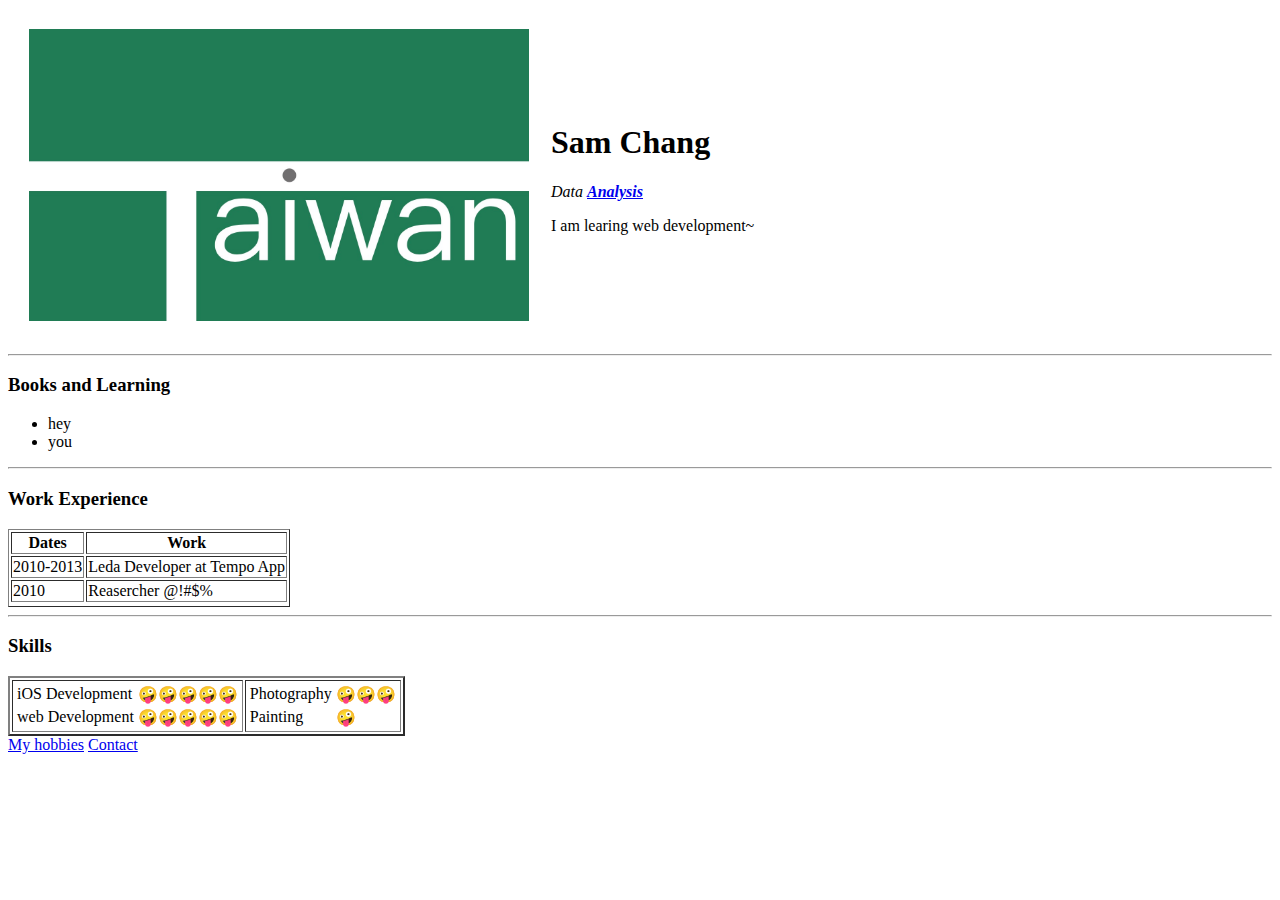
==== index.html @ 10468312 "Add initial cv website files" ====
<!DOCTYPE html>
<html lang="en" dir="ltr">

<head>
  <meta charset="utf-8">
  <title>Sam's Personal Site</title>
</head>

<body>
  <table cellspacing="20">
    <tr>
      <td><img src="tw_flag.jpg" alt="NEW TAIWAN FLAG" width="500" ></img></td>
      <td>  <h1>Sam Chang</h1>
        <p><em>Data <strong><a href="https://terms.naer.edu.tw/detail/2913603/">Analysis</a></strong></em></p>
        <p>I am learing web development~</p></td>
    </tr>
  </table>
  <hr>
  <h3>Books and Learning</h3>
  <ul>
    <li>hey</li>
    <li>you</li>
  </ul>
  <hr>
  <h3>Work Experience</h3>
  <table border="1">
    <thead>
      <tr>
        <th>Dates</th>
        <th>Work</th>
      </tr>
    </thead>
    <tbody>
      <tr>
        <td>2010-2013</td>
        <td>Leda Developer at Tempo App</td>
      </tr>
        <td>2010</td>
        <td>Reasercher @!#$%</td>
      <tr>
    </tbody>
    <tfoot>
    </tfoot>
    </tr>
  </table>
  <hr>
  <h3>Skills</h3>
  <table border="2">
    <tr>
      <td>
        <table>
            <tr>
              <td>iOS Development</td>
              <td>🤪🤪🤪🤪🤪</td>
            </tr>
            <tr>
              <td>web Development</td>
              <td>🤪🤪🤪🤪🤪</td>
            </tr>
          </table>
      </td>
      <td>
        <table>
          <tr>
            <td>Photography</td>
            <td>🤪🤪🤪</td>
          </tr>
          <tr>
            <td>Painting</td>
            <td>🤪</td>
          </tr>
        </table>
      </td>
    </tr>
  </table>
  <a href="hobbies.html">My hobbies</a>
  <a href="contact.html">Contact</a>
</body>

</html>
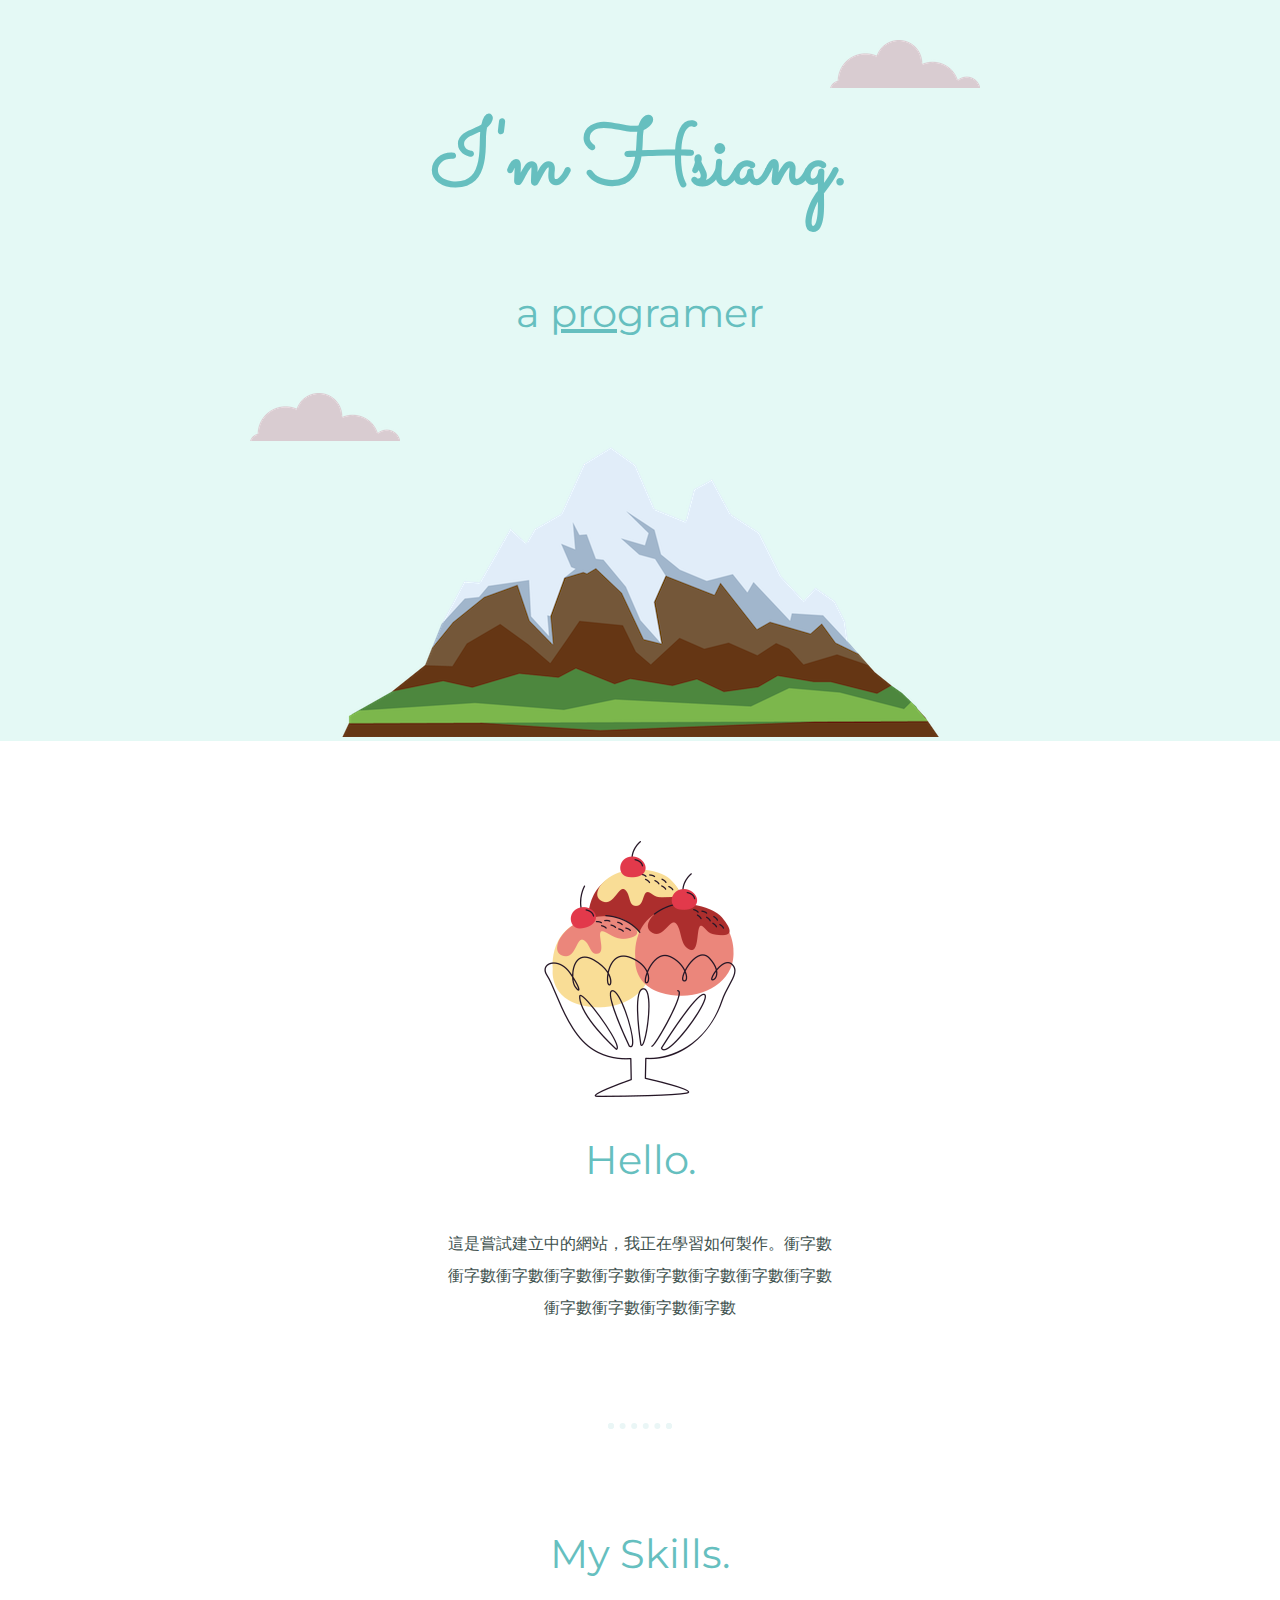
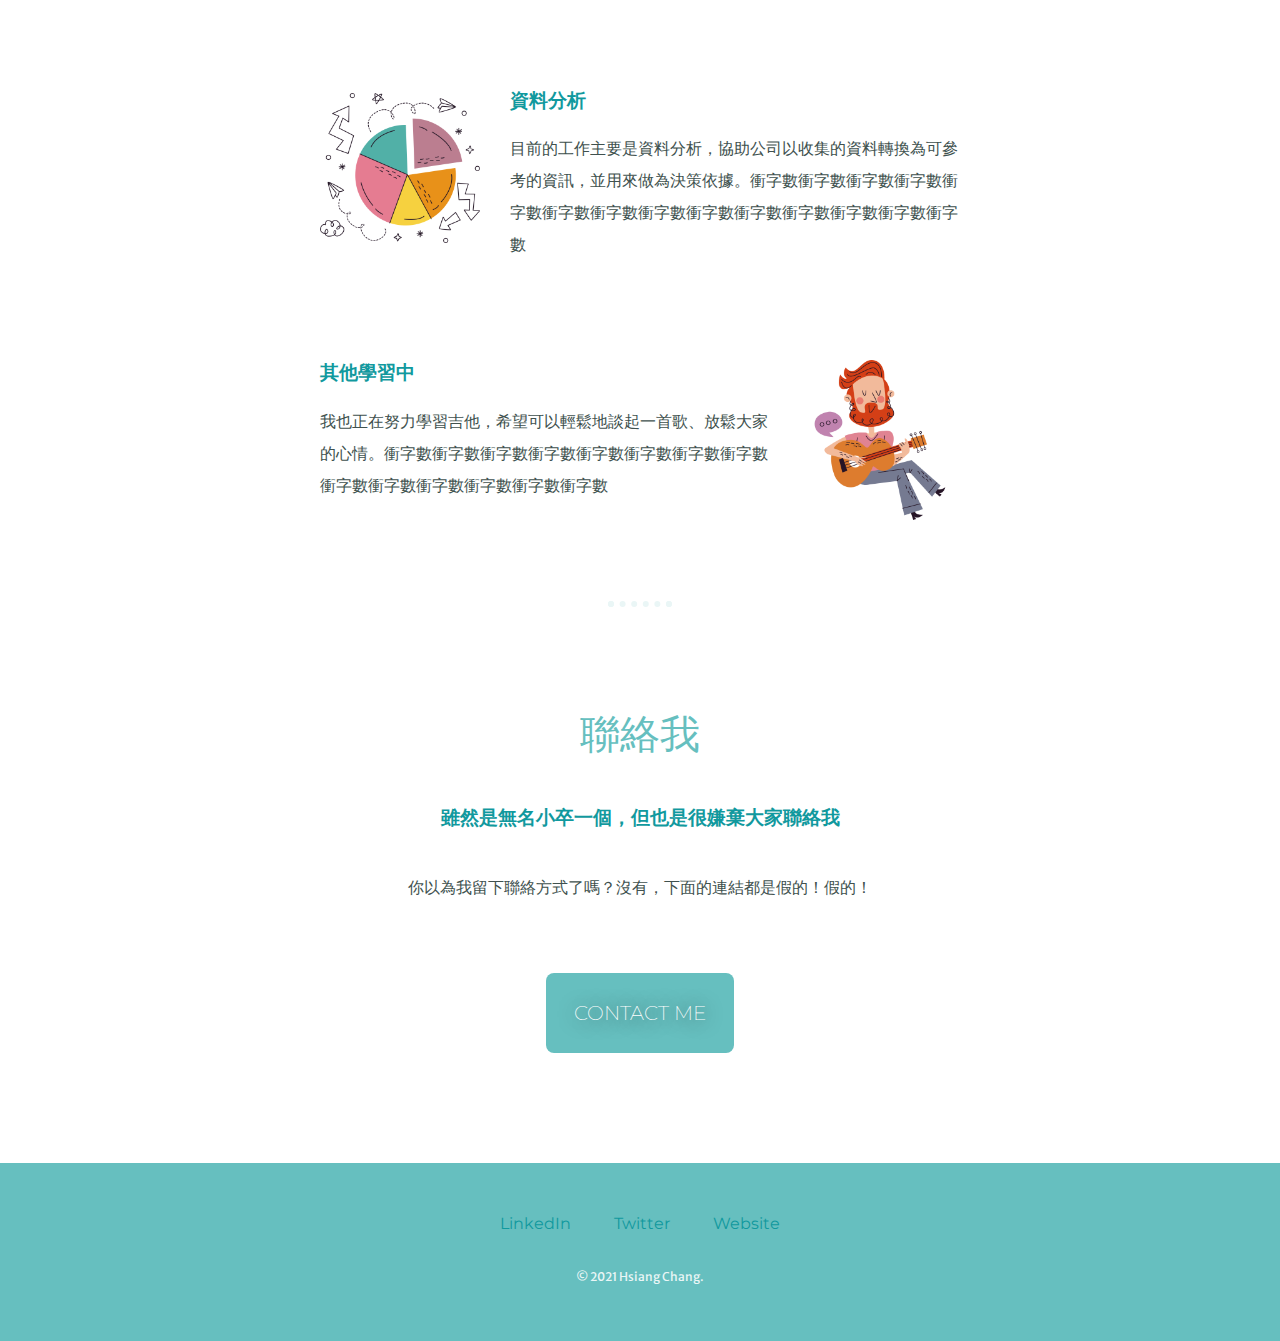
==== commit e6ac885a: "Add files via upload" ====
--- a/index.html
+++ b/index.html
@@ -1,80 +1,57 @@
 <!DOCTYPE html>
 <html lang="en" dir="ltr">
+  <head>
+    <meta charset="utf-8">
+    <title>Angela Yu</title>
+    <link rel="stylesheet" href="css/styles.css">
+    <link rel="icon" href="favicon.ico">
+    <link href="https://fonts.googleapis.com/css2?family=Merriweather+Sans&family=Montserrat:wght@300&family=Sacramento&display=swap" rel="stylesheet">
+  </head>
+  <body>
+    <div class="top-container">
+      <img class="top-cloud" src="images/cloud.png" alt="cloud-image">
+      <h1>I'm Hsiang.</h1>
+      <h2>a <span class="pro">pro</span>gramer</h2>
+      <img class="bottom-cloud" src="images/cloud.png" alt="cloud-image">
+      <img src="images/mountain.png" alt="mountain-image">
+    </div>
+    <div class="middle-container">
+      <div class="profile">
+        <img src="images/ice-cream.png" alt="ice-cream">
+        <h2>Hello.</h2>
+        <p class="intro">這是嘗試建立中的網站，我正在學習如何製作。衝字數衝字數衝字數衝字數衝字數衝字數衝字數衝字數衝字數衝字數衝字數衝字數衝字數</p></p></p>
+      </div>
+      <hr>
+      <div class="skills">
+        <h2>My Skills.</h2>
+        <div class="skill-row">
+          <img class="pie-chart" src="images/pie-chart.png" alt="pie-chart">
+          <h3>資料分析</h3>
+          <p class="data-analysis">目前的工作主要是資料分析，協助公司以收集的資料轉換為可參考的資訊，並用來做為決策依據。衝字數衝字數衝字數衝字數衝字數衝字數衝字數衝字數衝字數衝字數衝字數衝字數衝字數衝字數</p>
+        </div>
+        <div class="skill-row">
+          <img class="guitar" src="images/guitar.png" alt="guitar">
+          <h3>其他學習中</h3>
+          <p class="guitar-desc">我也正在努力學習吉他，希望可以輕鬆地談起一首歌、放鬆大家的心情。衝字數衝字數衝字數衝字數衝字數衝字數衝字數衝字數衝字數衝字數衝字數衝字數衝字數衝字數</p></p></p>
+        </div>
+      </div>
+      <hr>
+      <div class="contact-me">
+        <h2>聯絡我</h2>
+        <h3>雖然是無名小卒一個，但也是很嫌棄大家聯絡我</h3>
+        <p class="contact-message">你以為我留下聯絡方式了嗎？沒有，下面的連結都是假的！假的！</p>
+        <a class="btn" href="mailto:name@email.com">CONTACT ME</a>
+      </div>
+    </div>
 
-<head>
-  <meta charset="utf-8">
-  <title>Sam's Personal Site</title>
-</head>
 
-<body>
-  <table cellspacing="20">
-    <tr>
-      <td><img src="tw_flag.jpg" alt="NEW TAIWAN FLAG" width="500" ></img></td>
-      <td>  <h1>Sam Chang</h1>
-        <p><em>Data <strong><a href="https://terms.naer.edu.tw/detail/2913603/">Analysis</a></strong></em></p>
-        <p>I am learing web development~</p></td>
-    </tr>
-  </table>
-  <hr>
-  <h3>Books and Learning</h3>
-  <ul>
-    <li>hey</li>
-    <li>you</li>
-  </ul>
-  <hr>
-  <h3>Work Experience</h3>
-  <table border="1">
-    <thead>
-      <tr>
-        <th>Dates</th>
-        <th>Work</th>
-      </tr>
-    </thead>
-    <tbody>
-      <tr>
-        <td>2010-2013</td>
-        <td>Leda Developer at Tempo App</td>
-      </tr>
-        <td>2010</td>
-        <td>Reasercher @!#$%</td>
-      <tr>
-    </tbody>
-    <tfoot>
-    </tfoot>
-    </tr>
-  </table>
-  <hr>
-  <h3>Skills</h3>
-  <table border="2">
-    <tr>
-      <td>
-        <table>
-            <tr>
-              <td>iOS Development</td>
-              <td>🤪🤪🤪🤪🤪</td>
-            </tr>
-            <tr>
-              <td>web Development</td>
-              <td>🤪🤪🤪🤪🤪</td>
-            </tr>
-          </table>
-      </td>
-      <td>
-        <table>
-          <tr>
-            <td>Photography</td>
-            <td>🤪🤪🤪</td>
-          </tr>
-          <tr>
-            <td>Painting</td>
-            <td>🤪</td>
-          </tr>
-        </table>
-      </td>
-    </tr>
-  </table>
-  <a href="hobbies.html">My hobbies</a>
-  <a href="contact.html">Contact</a>
-</body>
+    <div class="bottom-container">
+      <a class="footer-link" href="https://www.linkedin.com/">LinkedIn</a>
+      <a class="footer-link" href="https://twitter.com/">Twitter</a>
+      <a class="footer-link" href="https://www.appbrewery.co/">Website</a>
+      <p class="copyright">© 2021 Hsiang Chang.</p>
+    </div>
 
+
+  </body>
 </html>
--- a/css/styles.css
+++ b/css/styles.css
@@ -0,0 +1,150 @@
+body {
+  color: #40514E;
+  margin: 0;
+  text-align: center;
+  font-family: 'Merriweather Sans', sans-serif;
+}
+
+h1 {
+  color: #66BFBF;
+  font-size:  5.625rem;
+  line-height: 2;
+  margin: 50px auto 0 auto;
+  font-family: 'Sacramento', cursive;
+}
+
+h2 {
+  color: #66BFBF;
+  font-weight: normal;
+  font-size: 2.5rem;
+  font-family: 'Montserrat', sans-serif;
+  padding-bottom: 10px;
+}
+
+h3 {
+  color: #11999E;
+  font-family: 'Montserrat', sans-serif;
+}
+
+p {
+    line-height: 2;
+}
+
+hr {
+  border: dotted #EAF6F6 6px;
+  border-bottom: none;
+  width: 4%;
+  margin: 100px auto;
+}
+
+a {
+  color: #11999E;
+  font-family: 'Montserrat', sans-serif;
+  margin: 10px 20px;
+  text-decoration: none;
+}
+
+a:hover {
+  color: #EAF6F6;
+
+}
+
+.intro{
+  width: 30%;
+  margin: auto;
+}
+
+.contact-message {
+  width:40%;
+  margin:40px auto 60px;
+}
+
+.copyright {
+  color: #EAF6F6;
+  font-size: 0.75rem;
+  padding: 20px 0;
+}
+
+.skill-row {
+  width: 50%;
+  margin: 100px auto 100px auto ;
+  text-align: left;
+}
+
+.top-container {
+  background-color: #E4F9F5;
+  position: relative;
+  padding-top: 25px;
+}
+
+.middle-container{
+  margin: 100px 0;
+}
+
+.bottom-container {
+  background-color: #66BFBF;
+  padding: 50px 0 20px;
+}
+
+
+
+.pro {
+  text-decoration: underline;
+}
+
+.top-cloud {
+  position: absolute;
+  right: 300px;
+  top: 40px;
+}
+
+.bottom-cloud {
+  position: absolute;
+  left: 250px;
+  bottom: 300px;
+}
+
+
+.pie-chart {
+  width: 25%;
+  float: left;
+  margin-right: 30px;
+}
+
+
+.guitar {
+  width: 25%;
+  float: right;
+  margin-left: 30px;
+}
+
+.btn {
+   -webkit-border-radius: 20px;
+   -moz-border-radius: 20px;
+   border-radius: 8px;
+   color: #FFFFFF;
+   font-family: 'Montserrat', sans-serif;
+   font-size: 20px;
+   font-weight: 200;
+   padding: 28px;
+   background-color: #66BFBF;
+   text-shadow: 1px 1px 20px #000000;
+   text-decoration: none;
+   display: inline-block;
+   cursor: pointer;
+   text-align: center;
+}
+
+.btn:hover {
+   border: solid #337FED 1px;
+   background: #1E62D0;
+   background-image: -webkit-linear-gradient(top, #1E62D0, #3D94F6);
+   background-image: -moz-linear-gradient(top, #1E62D0, #3D94F6);
+   background-image: -ms-linear-gradient(top, #1E62D0, #3D94F6);
+   background-image: -o-linear-gradient(top, #1E62D0, #3D94F6);
+   background-image: -webkit-gradient(to bottom, #1E62D0, #3D94F6);
+   -webkit-border-radius: 20px;
+   -moz-border-radius: 20px;
+   border-radius: 20px;
+   text-decoration: none;
+}
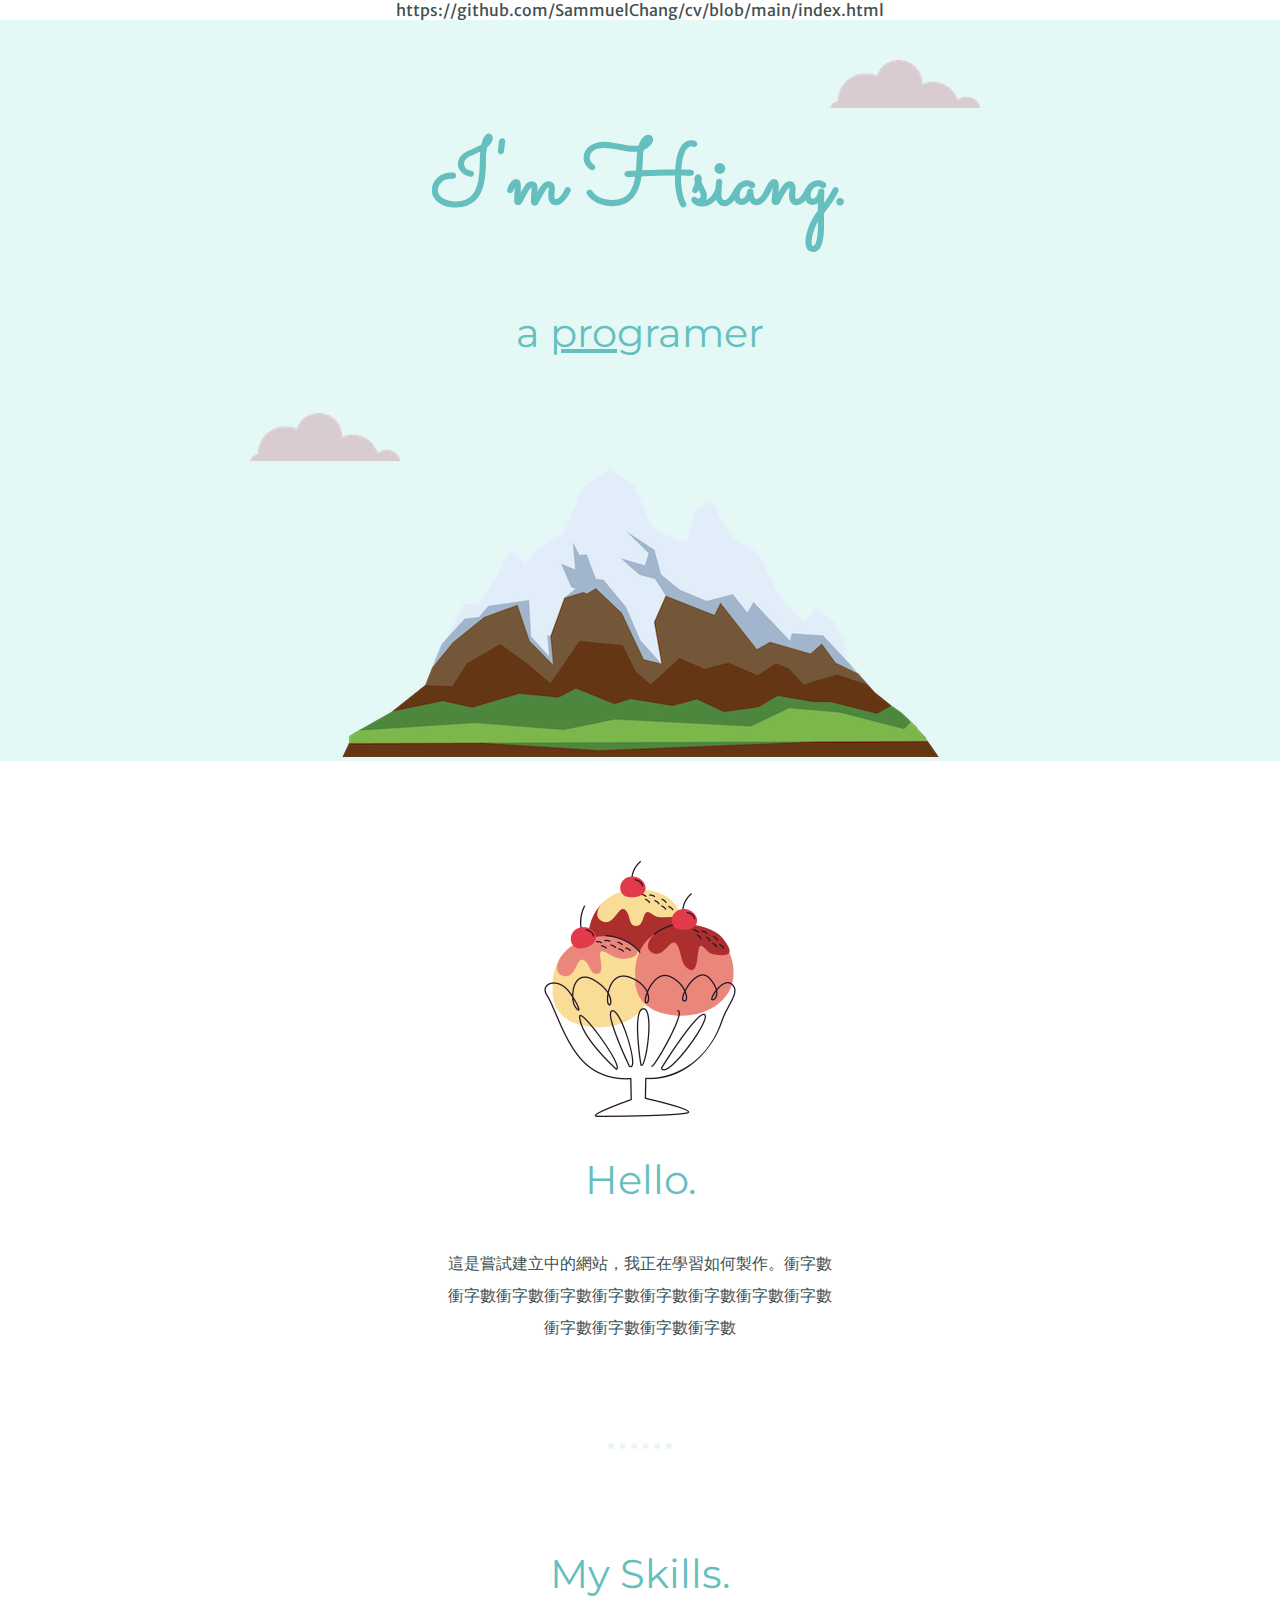
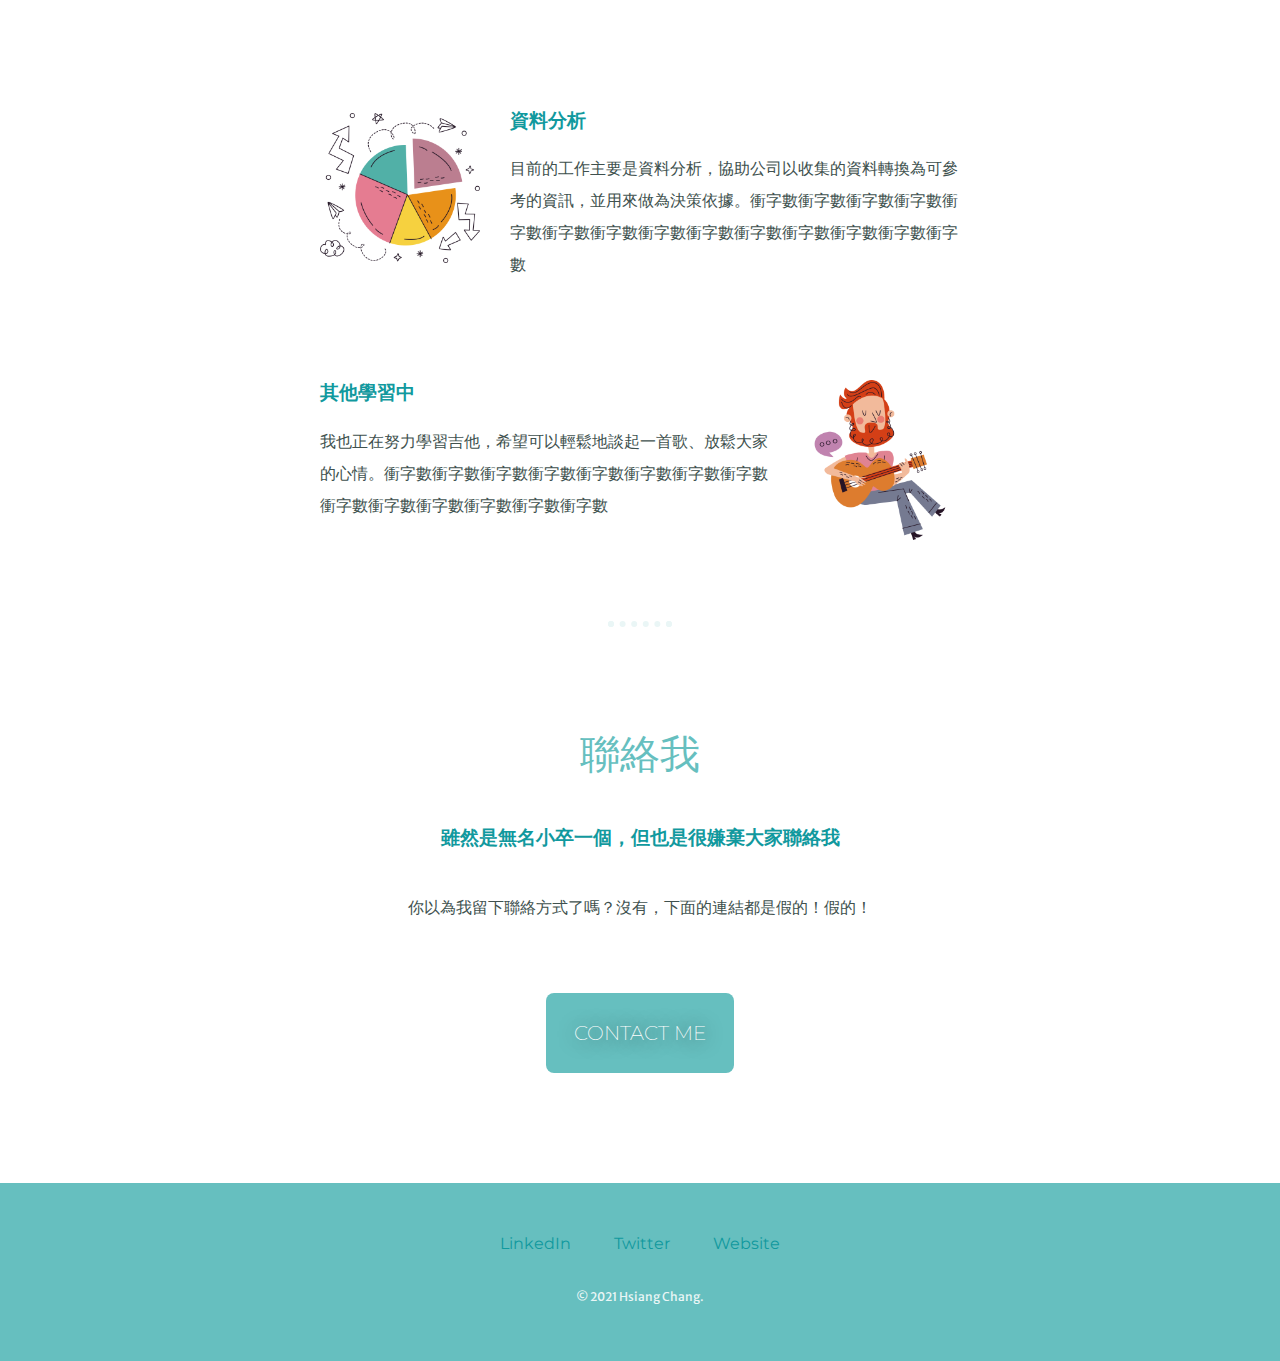
==== commit ec3a0a15: "Update index.html" ====
--- a/index.html
+++ b/index.html
@@ -2,7 +2,7 @@
 <html lang="en" dir="ltr">
   <head>
     <meta charset="utf-8">
-    <title>Angela Yu</title>
+    <title>Sammuel Chang</title>https://github.com/SammuelChang/cv/blob/main/index.html
     <link rel="stylesheet" href="css/styles.css">
     <link rel="icon" href="favicon.ico">
     <link href="https://fonts.googleapis.com/css2?family=Merriweather+Sans&family=Montserrat:wght@300&family=Sacramento&display=swap" rel="stylesheet">
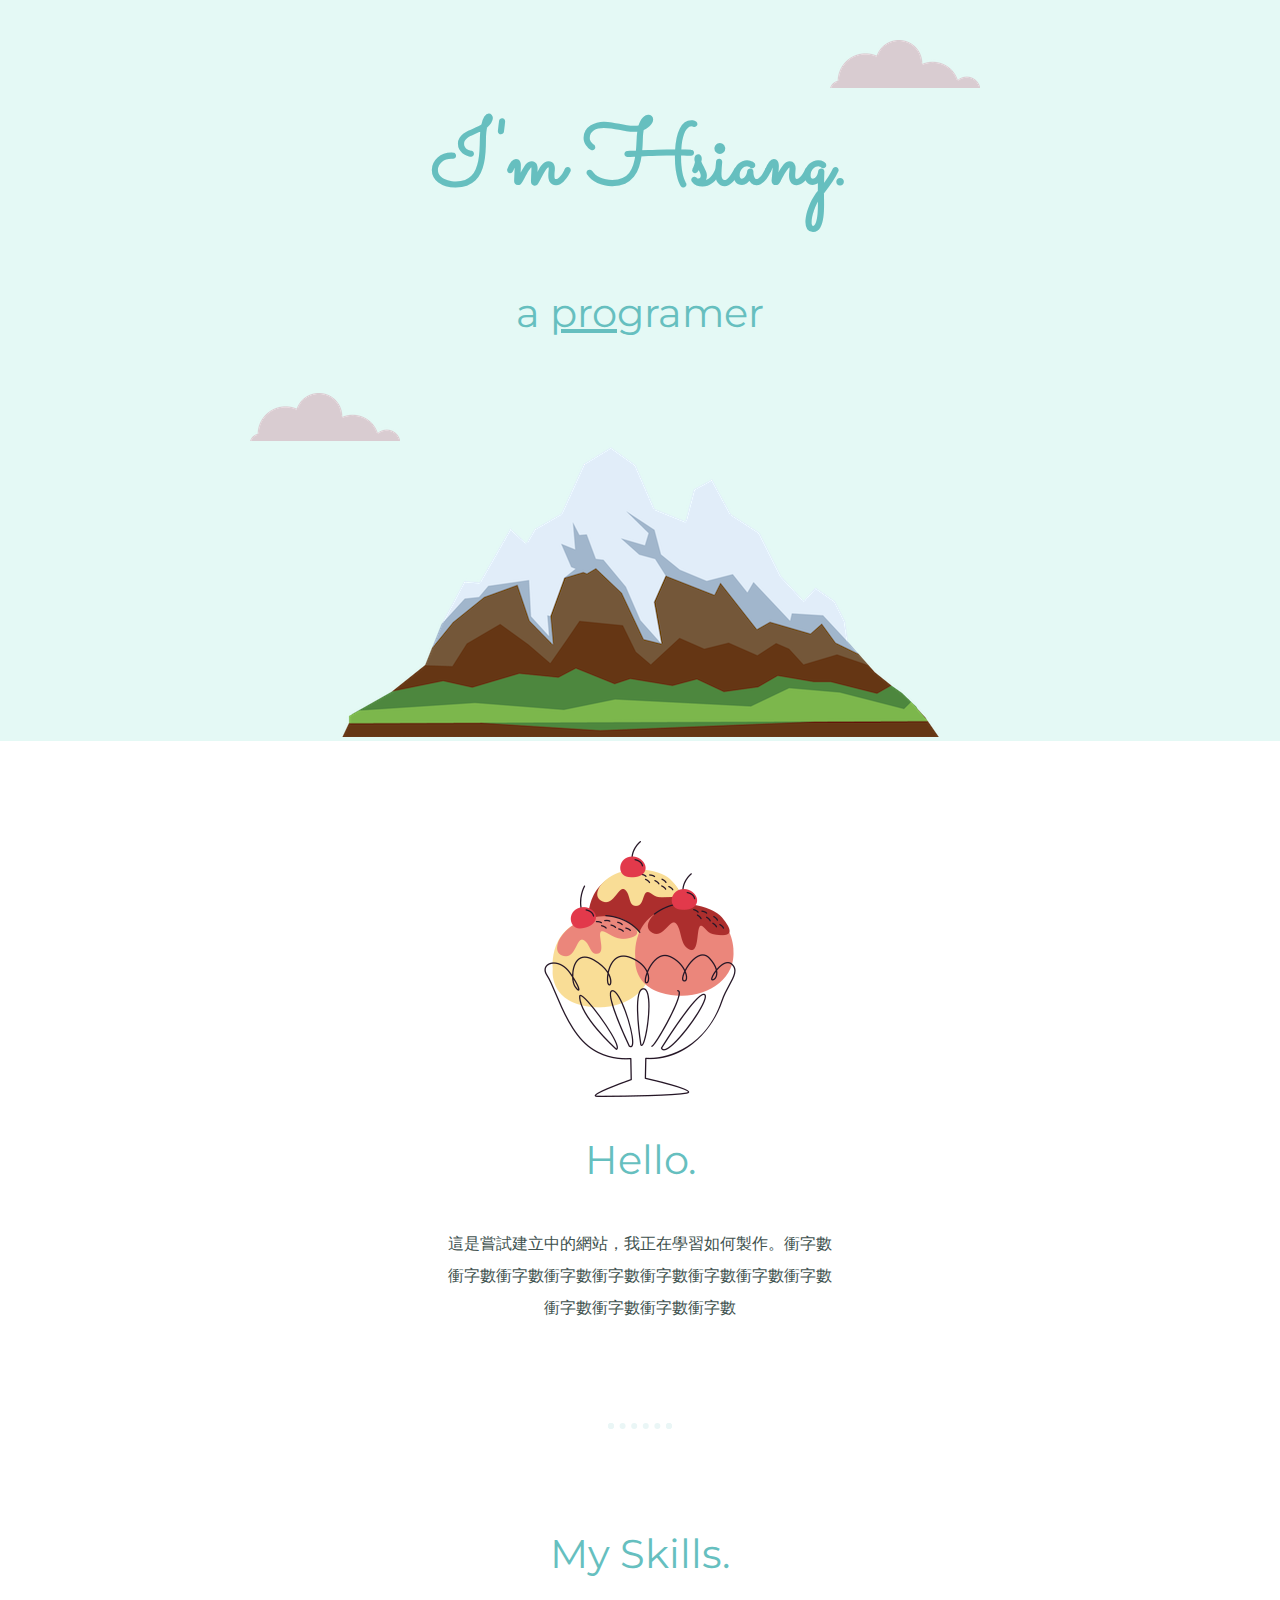
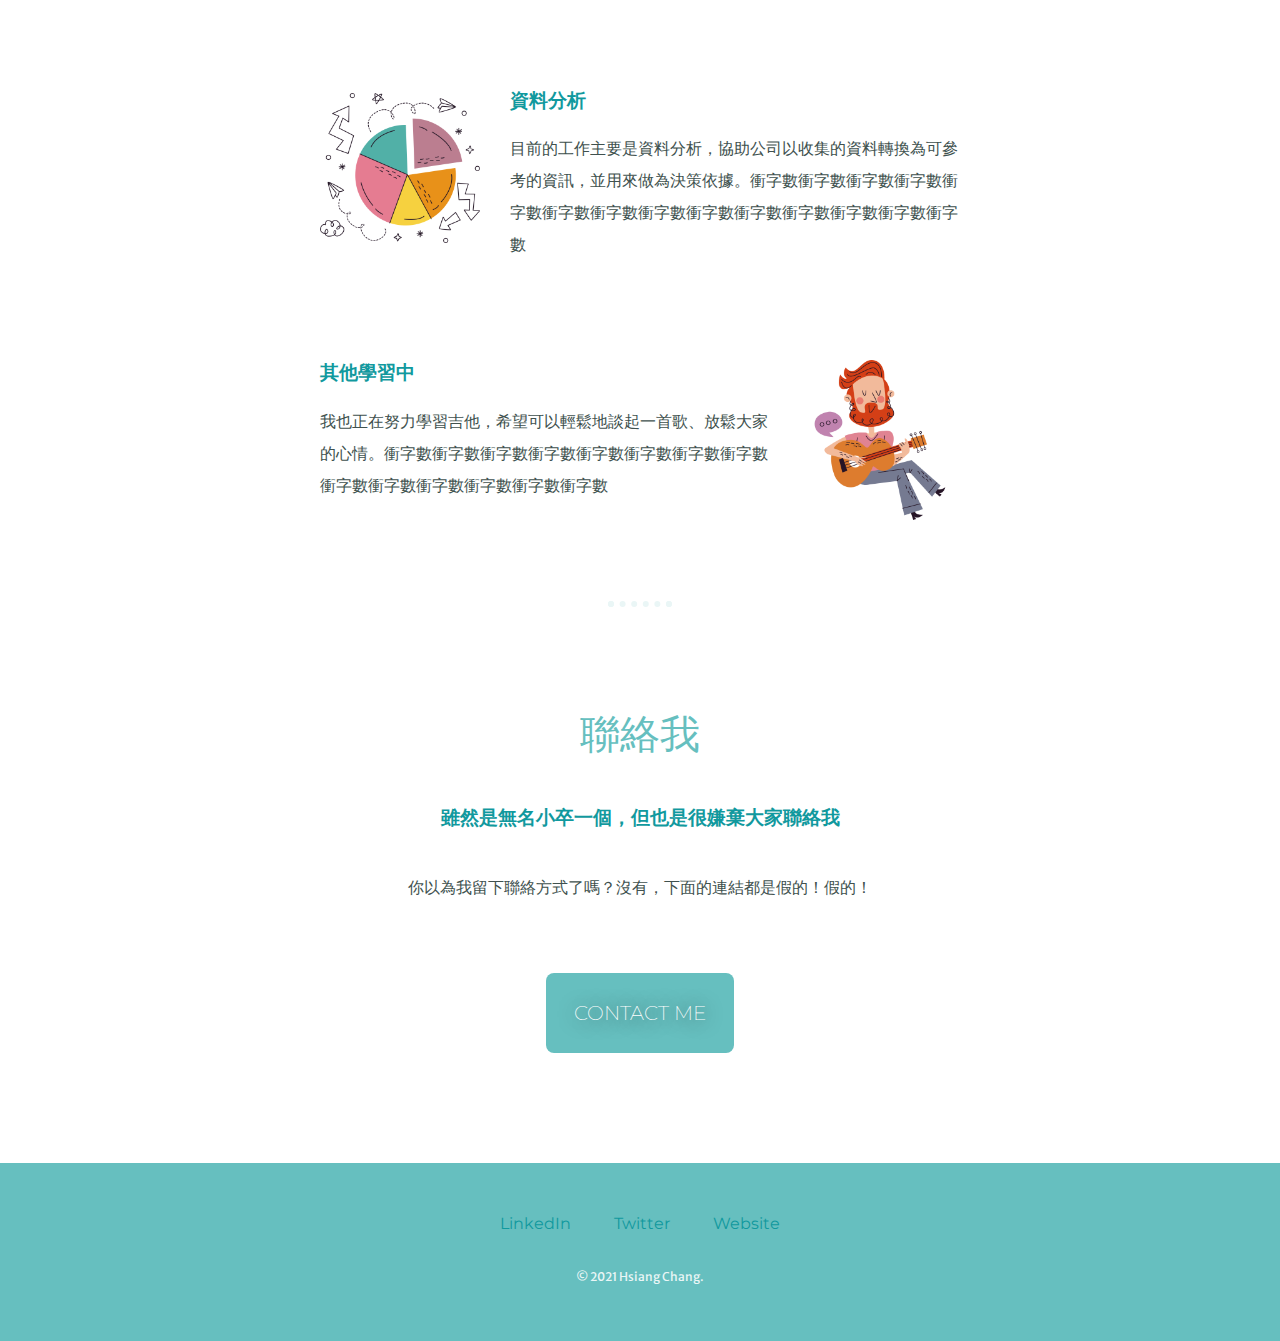
==== commit 3d1164bb: "Update index.html" ====
--- a/index.html
+++ b/index.html
@@ -2,7 +2,7 @@
 <html lang="en" dir="ltr">
   <head>
     <meta charset="utf-8">
-    <title>Sammuel Chang</title>https://github.com/SammuelChang/cv/blob/main/index.html
+    <title>Sammuel Chang</title>
     <link rel="stylesheet" href="css/styles.css">
     <link rel="icon" href="favicon.ico">
     <link href="https://fonts.googleapis.com/css2?family=Merriweather+Sans&family=Montserrat:wght@300&family=Sacramento&display=swap" rel="stylesheet">
